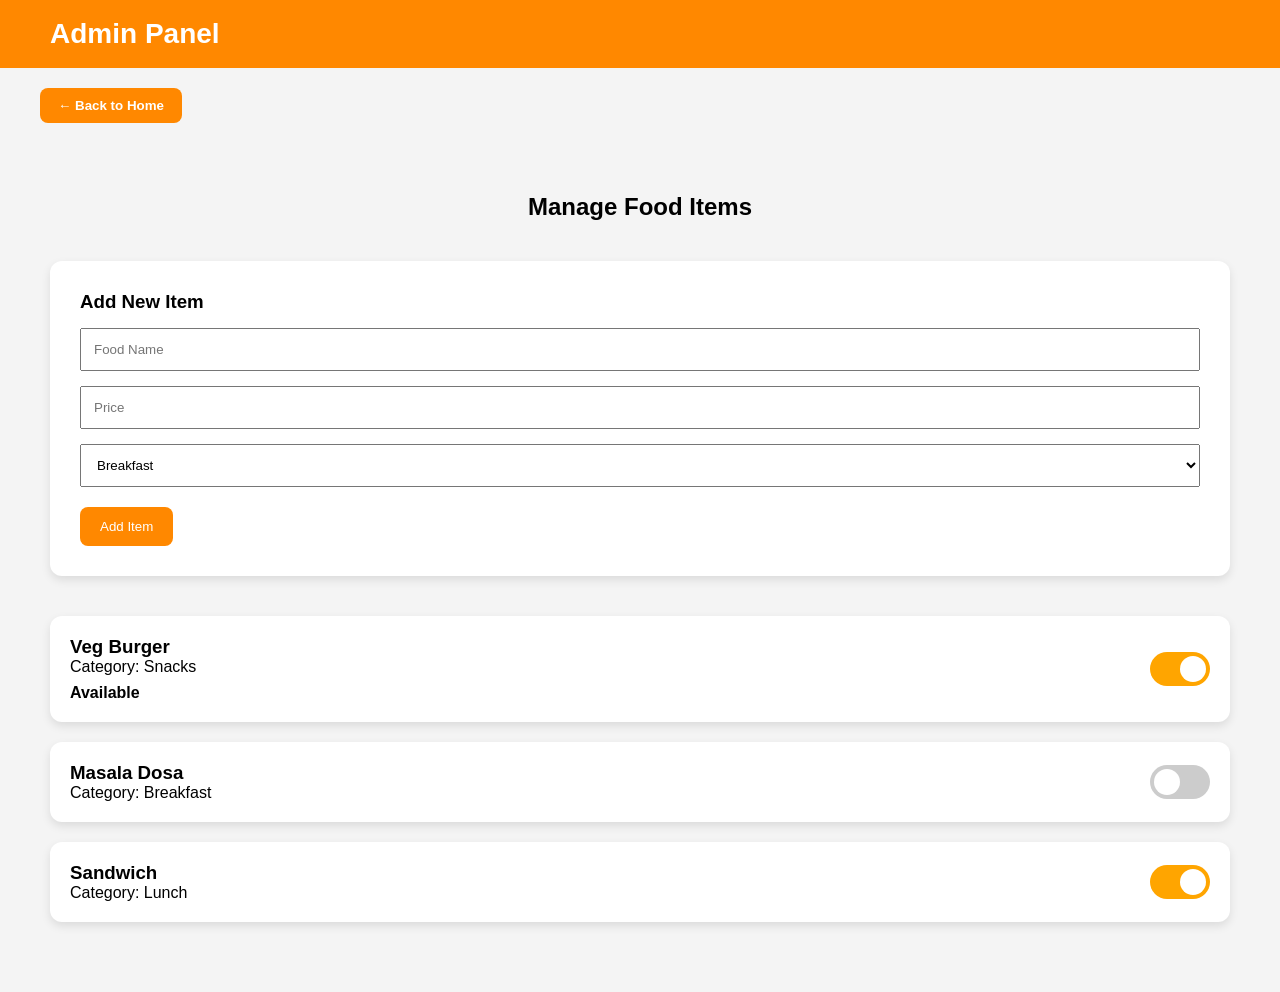
==== admin.html @ 27c65059 "first commit" ====
<!DOCTYPE html>
<html lang="en">
<head>
    <meta charset="UTF-8">
    <meta name="viewport" content="width=device-width, initial-scale=1.0">

    <title>Admin Panel</title>

    <link rel="stylesheet" href="css/style.css">
</head>
<body>

    <nav class="navbar">

        <h1 class="logo">
            Admin Panel
        </h1>

    </nav>
    <div class="back-btn-container">

    <a href="index.html">

        <button class="back-btn">
            ← Back to Home
        </button>

    </a>

</div>

    <section class="admin-section">

        <h2>Manage Food Items</h2>

        <!-- ADD ITEM BOX -->

<div class="add-item-box">

    <h3>Add New Item</h3>

    <input type="text"
    placeholder="Food Name">

    <input type="number"
    placeholder="Price">

    <select>

        <option>Breakfast</option>

        <option>Lunch</option>

        <option>Snacks</option>

    </select>

    <button>
        Add Item
    </button>

</div>

        <!-- FOOD ITEM -->

        <div class="admin-card">

    <div>

        <h3>Veg Burger</h3>

        <p>Category: Snacks</p>

        <p id="status1" class="available-text">
            Available
        </p>

    </div>

   <label class="switch">

        <input type="checkbox"
         checked
         onchange="toggleAvailability(this,'burger')">

        <span class="slider"></span>

    </label>

</div>

        <!-- FOOD ITEM -->

        <div class="admin-card">

            <div>

                <h3>Masala Dosa</h3>

                <p>Category: Breakfast</p>

            </div>

            <label class="switch">

                <input type="checkbox">

                <span class="slider"></span>

            </label>

        </div>

        <!-- FOOD ITEM -->

        <div class="admin-card">

            <div>

                <h3>Sandwich</h3>

                <p>Category: Lunch</p>

            </div>

            <label class="switch">

                <input type="checkbox" checked>

                <span class="slider"></span>

            </label>

        </div>

    </section>

</body>
</html>
---- css/style.css ----
*{
    margin: 0;
    padding: 0;
    box-sizing: border-box;
    font-family: Arial, sans-serif;
}

body{
    background-color: #f4f4f4;
}

/* NAVBAR */

.navbar{
    background-color: #ff8800;
    display: flex;
    justify-content: space-between;
    align-items: center;
    padding: 18px 50px;
    position: sticky;
    top: 0;
    z-index: 1000;
}

.logo{
    color: white;
    font-size: 28px;
    font-weight: bold;
}

/* NAV LINKS */

.nav-links{
    display: flex;
    align-items: center;
    gap: 30px;
    list-style: none;
}

.nav-links li{
    list-style: none;
}

.nav-links a{
    color: white;
    text-decoration: none;
    font-size: 18px;
    font-weight: bold;
    transition: 0.3s;
}

.nav-links a:hover{
    color: black;
}

/* HERO */

.hero{
    height: 40vh;
    display: flex;
    justify-content: center;
    align-items: center;
    text-align: center;
    background-color: white;
}

.hero-text h2{
    font-size: 40px;
    margin-bottom: 15px;
}

.hero-text p{
    font-size: 18px;
    margin-bottom: 20px;
}

.hero button{
    padding: 12px 25px;
    border: none;
    background-color: orange;
    color: white;
    border-radius: 8px;
    cursor: pointer;
}

/* MENU SECTION */

.menu-section{
    padding: 50px;
}

.menu-section h2{
    text-align: center;
    margin-bottom: 40px;
}

.menu-container{
    display: flex;
    justify-content: center;
    gap: 30px;
    flex-wrap: wrap;
}

/* FOOD CARD */

.food-card{
    width: 250px;
    background-color: white;
    border-radius: 12px;
    overflow: hidden;
    text-align: center;
    box-shadow: 0px 4px 10px rgba(0,0,0,0.1);
    padding-bottom: 20px;
}

.food-card img{
    width: 100%;
    height: 180px;
    object-fit: cover;
}

.food-card h3{
    margin-top: 15px;
}

.food-card p{
    margin: 10px 0;
}

.food-card button{
    padding: 10px 20px;
    border: none;
    background-color: orange;
    color: white;
    border-radius: 6px;
    cursor: pointer;
}

/* CART PAGE */

.cart-section{
    padding: 50px;
}

.cart-section h2{
    text-align: center;
    margin-bottom: 40px;
}

.cart-card{
    background-color: white;
    width: 70%;
    margin: auto;
    padding: 20px;
    border-radius: 12px;
    display: flex;
    justify-content: space-between;
    align-items: center;
    box-shadow: 0px 4px 10px rgba(0,0,0,0.1);
}

.cart-card img{
    width: 120px;
    border-radius: 10px;
}

.quantity button{
    padding: 8px 14px;
    border: none;
    background-color: orange;
    color: white;
    cursor: pointer;
}

.time-slot{
    margin-top: 40px;
    text-align: center;
}

.time-slot select{
    padding: 10px;
    margin-left: 10px;
}

.confirm-btn{
    display: block;
    margin: 40px auto;
    padding: 12px 25px;
    border: none;
    background-color: orange;
    color: white;
    border-radius: 8px;
    cursor: pointer;
}

/* SUCCESS PAGE */

.success-section{
    height: 100vh;
    display: flex;
    justify-content: center;
    align-items: center;
}

.success-card{
    background-color: white;
    padding: 50px;
    border-radius: 15px;
    text-align: center;
    box-shadow: 0px 4px 10px rgba(0,0,0,0.1);
}

.success-card h1{
    margin-bottom: 20px;
}

.success-card p{
    margin-bottom: 20px;
}

.success-card button{
    padding: 12px 20px;
    border: none;
    background-color: orange;
    color: white;
    border-radius: 8px;
    cursor: pointer;
}

/* CATEGORY SECTION */

.category-section{
    padding: 40px;
    text-align: center;
}

.category-section h2{
    margin-bottom: 30px;
}

.category-container{
    display: flex;
    justify-content: center;
    gap: 20px;
    flex-wrap: wrap;
}

.category-card{
    background-color: white;
    padding: 18px 35px;
    border-radius: 12px;
    border: none;
    box-shadow: 0px 4px 10px rgba(0,0,0,0.1);
    font-weight: bold;
    cursor: pointer;
    transition: 0.3s;
    font-size: 16px;
}

.category-card:hover{
    transform: translateY(-5px);
    background-color: orange;
    color: white;
}

/* ADMIN PANEL */

.admin-section{
    padding: 50px;
}

.admin-section h2{
    text-align: center;
    margin-bottom: 40px;
}

.admin-card{
    background-color: white;
    padding: 20px;
    margin-bottom: 20px;
    border-radius: 12px;
    display: flex;
    justify-content: space-between;
    align-items: center;
    box-shadow: 0px 4px 10px rgba(0,0,0,0.1);
}

/* TOGGLE SWITCH */

.switch{
    position: relative;
    display: inline-block;
    width: 60px;
    height: 34px;
}

.switch input{
    opacity: 0;
    width: 0;
    height: 0;
}

.slider{
    position: absolute;
    cursor: pointer;
    top: 0;
    left: 0;
    right: 0;
    bottom: 0;
    background-color: #ccc;
    transition: 0.4s;
    border-radius: 34px;
}

.slider:before{
    position: absolute;
    content: "";
    height: 26px;
    width: 26px;
    left: 4px;
    bottom: 4px;
    background-color: white;
    transition: 0.4s;
    border-radius: 50%;
}

input:checked + .slider{
    background-color: orange;
}

input:checked + .slider:before{
    transform: translateX(26px);
}

/* STUDENT PANEL */

.student-section{
    padding: 50px;
    display: flex;
    gap: 30px;
    flex-wrap: wrap;
    justify-content: center;
}

.student-card{
    background-color: white;
    width: 350px;
    padding: 30px;
    border-radius: 12px;
    box-shadow: 0px 4px 10px rgba(0,0,0,0.1);
}

.student-card h2{
    margin-bottom: 20px;
}

.student-card p,
.student-card li{
    margin-bottom: 10px;
}

/* INSTRUCTIONS */

.instructions{
    padding: 50px;
    text-align: center;
}

.instructions h2{
    margin-bottom: 30px;
}

.instruction-container{
    display: flex;
    justify-content: center;
    gap: 25px;
    flex-wrap: wrap;
}

.instruction-card{
    background-color: white;
    width: 250px;
    padding: 25px;
    border-radius: 12px;
    box-shadow: 0px 4px 10px rgba(0,0,0,0.1);
    font-weight: bold;
}

.available{
    color: green;
    font-weight: bold;
    margin-bottom: 10px;
}

/* FOOTER */

.footer{
    background-color: #ff8800;
    color: white;
    text-align: center;
    padding: 30px;
    margin-top: 50px;
}

.footer h3{
    margin-bottom: 10px;
}

/* BACK BUTTON */

.back-btn-container{
    padding: 20px 40px;
}

.back-btn{
    padding: 10px 18px;
    border: none;
    background-color: #ff8800;
    color: white;
    border-radius: 8px;
    cursor: pointer;
    font-weight: bold;
}

.available-text{
    font-weight: bold;
    margin-top: 8px;
}

/* ADD ITEM */

.add-item-box{
    background-color: white;
    padding: 30px;
    border-radius: 12px;
    margin-bottom: 40px;
    box-shadow: 0px 4px 10px rgba(0,0,0,0.1);
}

.add-item-box input,
.add-item-box select{
    width: 100%;
    padding: 12px;
    margin-top: 15px;
}

.add-item-box button{
    margin-top: 20px;
    padding: 12px 20px;
    border: none;
    background-color: #ff8800;
    color: white;
    border-radius: 8px;
    cursor: pointer;
}
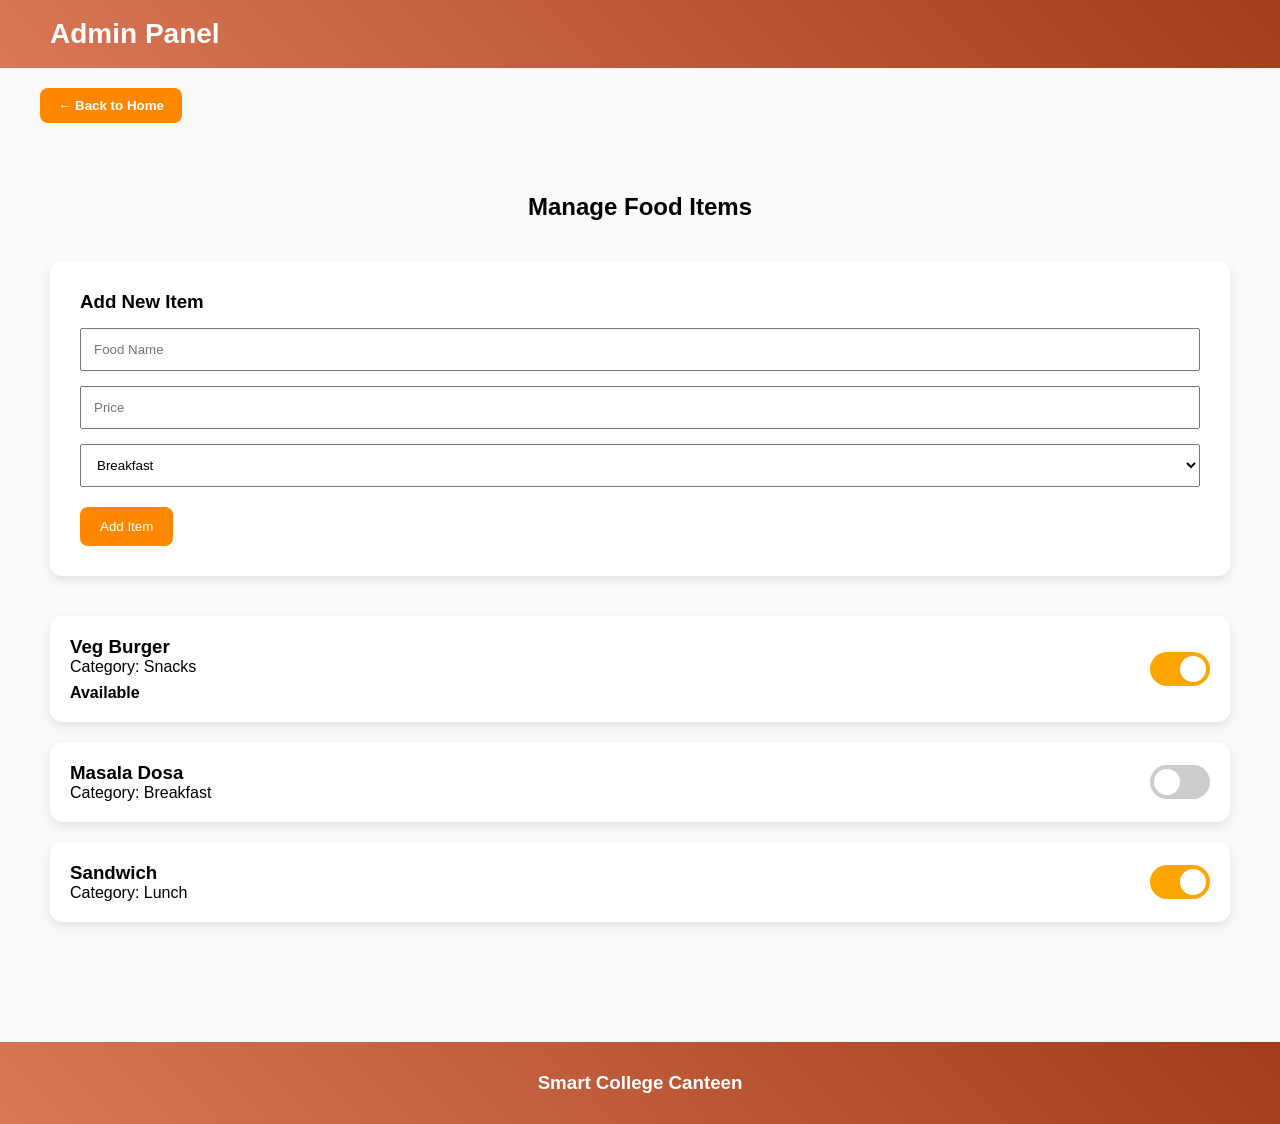
==== commit cd1a4f11: "New UI" ====
--- a/admin.html
+++ b/admin.html
@@ -134,6 +134,11 @@
         </div>
 
     </section>
+    <footer class="footer">
+
+        <h3>Smart College Canteen</h3>
+
+    </footer>
 
 </body>
 </html>
--- a/css/style.css
+++ b/css/style.css
@@ -2,17 +2,17 @@
     margin: 0;
     padding: 0;
     box-sizing: border-box;
-    font-family: Arial, sans-serif;
+    font-family: 'Inter', sans-serif;
 }
 
 body{
-    background-color: #f4f4f4;
+    background-color: #FAFAFA;
 }
 
 /* NAVBAR */
 
 .navbar{
-    background-color: #ff8800;
+    background: linear-gradient(45deg, #D97757, #a23c1a);
     display: flex;
     justify-content: space-between;
     align-items: center;
@@ -20,6 +20,7 @@
     position: sticky;
     top: 0;
     z-index: 1000;
+    color: white;
 }
 
 .logo{
@@ -61,7 +62,16 @@
     justify-content: center;
     align-items: center;
     text-align: center;
-    background-color: white;
+    background-color: #FAFAFA;
+    color: white;
+    background-image: linear-gradient(rgba(0,0,0,0.5), rgba(0,0,0,0.5)),url("../images/canteen2.jpg");
+  
+    /* Center the image */
+    background-position: center;
+  
+    /* Scale the image to cover the entire div without stretching */
+    background-size: cover;
+    margin: 20px 0 30px 0;
 }
 
 .hero-text h2{
@@ -77,21 +87,31 @@
 .hero button{
     padding: 12px 25px;
     border: none;
-    background-color: orange;
+    background: linear-gradient(135deg, #D97757, #a23c1a);
     color: white;
     border-radius: 8px;
     cursor: pointer;
 }
 
+.hero button{
+    transition: 0.3s ease;
+}
+
+.hero button:hover{
+    filter: brightness(1.1);
+    transform: translateY(-2px);
+
+}
 /* MENU SECTION */
 
 .menu-section{
-    padding: 50px;
+    padding: 10px;
 }
 
 .menu-section h2{
     text-align: center;
     margin-bottom: 40px;
+    color: black;
 }
 
 .menu-container{
@@ -120,26 +140,40 @@
 }
 
 .food-card h3{
+    color: #a23c1a;
     margin-top: 15px;
 }
 
 .food-card p{
-    margin: 10px 0;
+    margin: 15px 0;
 }
 
 .food-card button{
     padding: 10px 20px;
     border: none;
-    background-color: orange;
+    background: linear-gradient(45deg, #D97757, #a23c1a);;
     color: white;
     border-radius: 6px;
     cursor: pointer;
 }
 
+.food-card button{
+    transition: 0.3s ease;
+}
+
+.food-card button:hover{
+    transform: translateY(-2px);
+    background-color: #b65534;
+}
+
 /* CART PAGE */
 
 .cart-section{
-    padding: 50px;
+    padding: 40px;
+}
+
+.cart-section a{
+    text-decoration: none;
 }
 
 .cart-section h2{
@@ -187,7 +221,7 @@
     margin: 40px auto;
     padding: 12px 25px;
     border: none;
-    background-color: orange;
+    background: linear-gradient(135deg, #D97757, #a23c1a);
     color: white;
     border-radius: 8px;
     cursor: pointer;
@@ -230,7 +264,7 @@
 /* CATEGORY SECTION */
 
 .category-section{
-    padding: 40px;
+    padding: 20px;
     text-align: center;
 }
 
@@ -247,10 +281,10 @@
 
 .category-card{
     background-color: white;
-    padding: 18px 35px;
-    border-radius: 12px;
-    border: none;
-    box-shadow: 0px 4px 10px rgba(0,0,0,0.1);
+    padding: 10px 30px;
+    border-radius: 12px;
+    border: none;
+    box-shadow: 0 0 25px rgba(158, 78, 21, 0.2);
     font-weight: bold;
     cursor: pointer;
     transition: 0.3s;
@@ -259,7 +293,7 @@
 
 .category-card:hover{
     transform: translateY(-5px);
-    background-color: orange;
+    background: linear-gradient(135deg, #D97757, #a23c1a);
     color: white;
 }
 
@@ -362,12 +396,13 @@
 /* INSTRUCTIONS */
 
 .instructions{
-    padding: 50px;
+    padding: 20px;
     text-align: center;
 }
 
 .instructions h2{
     margin-bottom: 30px;
+    color: #a23c1a;
 }
 
 .instruction-container{
@@ -378,33 +413,51 @@
 }
 
 .instruction-card{
-    background-color: white;
+    background: white;
     width: 250px;
     padding: 25px;
-    border-radius: 12px;
-    box-shadow: 0px 4px 10px rgba(0,0,0,0.1);
-    font-weight: bold;
+    border: 1px solid #E4E4E7;
+    border-radius: 12px;
+    box-shadow: 0 0 25px rgba(158, 78, 21, 0.2);
+    font-weight: bold;
+}
+
+.instruction-card {
+  transition: 0.3s ease;
+}
+
+.instruction-card:hover {
+  transform: translateY(-5px);
+  box-shadow: 0 0 20px rgba(207, 103, 28, 0.35);
 }
 
 .available{
     color: green;
     font-weight: bold;
     margin-bottom: 10px;
+    animation: blink 2s infinite;
+}
+
+@keyframes blink {
+  0% { opacity: 1; }
+  50% { opacity: 0.2; }
+  100% { opacity: 1; }
 }
 
 /* FOOTER */
 
 .footer{
-    background-color: #ff8800;
+    background: linear-gradient(45deg, #D97757, #a23c1a);
     color: white;
     text-align: center;
     padding: 30px;
     margin-top: 50px;
-}
-
-.footer h3{
+    justify-content: center;
+}
+
+/* .footer h3{
     margin-bottom: 10px;
-}
+} */
 
 /* BACK BUTTON */
 
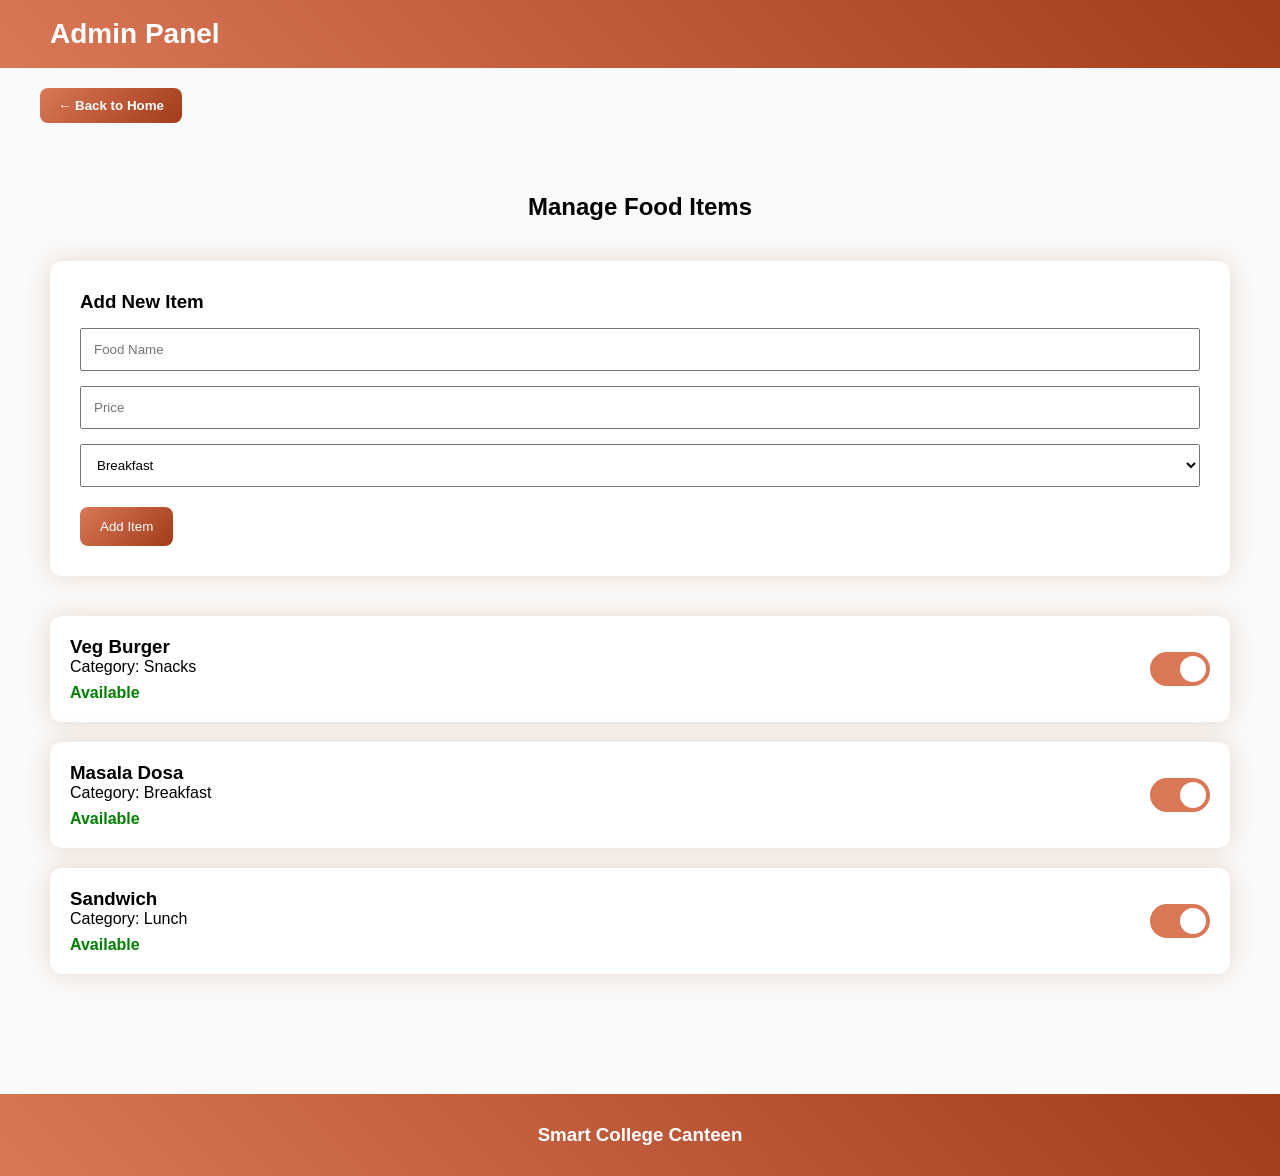
==== commit 99594131: "new one" ====
--- a/admin.html
+++ b/admin.html
@@ -63,7 +63,7 @@
 
         <!-- FOOD ITEM -->
 
-        <div class="admin-card">
+<div class="admin-card">
 
     <div>
 
@@ -71,17 +71,17 @@
 
         <p>Category: Snacks</p>
 
-        <p id="status1" class="available-text">
+        <p id="burgerText" class="available-text">
             Available
         </p>
 
     </div>
 
-   <label class="switch">
+    <label class="switch">
 
         <input type="checkbox"
-         checked
-         onchange="toggleAvailability(this,'burger')">
+        id="burgerToggle"
+        onchange="toggleAvailability(this,'burger','burgerText')">
 
         <span class="slider"></span>
 
@@ -91,47 +91,60 @@
 
         <!-- FOOD ITEM -->
 
-        <div class="admin-card">
-
-            <div>
-
-                <h3>Masala Dosa</h3>
-
-                <p>Category: Breakfast</p>
-
-            </div>
-
-            <label class="switch">
-
-                <input type="checkbox">
-
-                <span class="slider"></span>
-
-            </label>
-
-        </div>
+<div class="admin-card">
+
+    <div>
+
+        <h3>Masala Dosa</h3>
+
+        <p>Category: Breakfast</p>
+
+        <p id="dosaText" class="available-text">
+            Available
+        </p>
+
+    </div>
+
+    <label class="switch">
+
+        <input type="checkbox"
+        id="dosaToggle"
+        onchange="toggleAvailability(this,'dosa','dosaText')">
+
+        <span class="slider"></span>
+
+    </label>
+
+</div>
 
         <!-- FOOD ITEM -->
 
-        <div class="admin-card">
-
-            <div>
-
-                <h3>Sandwich</h3>
-
-                <p>Category: Lunch</p>
-
-            </div>
-
-            <label class="switch">
-
-                <input type="checkbox" checked>
-
-                <span class="slider"></span>
-
-            </label>
-
-        </div>
+ <div class="admin-card">
+
+    <div>
+
+        <h3>Sandwich</h3>
+
+        <p>Category: Lunch</p>
+
+        <p id="sandwichText"
+        class="available-text">
+            Available
+        </p>
+
+    </div>
+
+    <label class="switch">
+
+        <input type="checkbox"
+        id="sandwichToggle"
+        onchange="toggleAvailability(this,'sandwich','sandwichText')">
+
+        <span class="slider"></span>
+
+    </label>
+
+</div>
 
     </section>
     <footer class="footer">
@@ -140,5 +153,53 @@
 
     </footer>
 
+    <script src="js/script.js"></script>
+     
+  <script>
+
+  window.onload = function(){
+
+    let items = [
+        "burger",
+        "dosa",
+        "sandwich"
+    ];
+
+    items.forEach(item => {
+
+        let availability =
+        localStorage.getItem(item);
+
+        let toggle =
+        document.getElementById(item + "Toggle");
+
+        let text =
+        document.getElementById(item + "Text");
+
+        if(availability === "Unavailable"){
+
+            toggle.checked = false;
+
+            text.innerText = "Unavailable";
+
+            text.style.color = "red";
+
+        }
+
+        else{
+
+            toggle.checked = true;
+
+            text.innerText = "Available";
+
+            text.style.color = "green";
+
+        }
+
+    });
+
+}
+
+</script>
 </body>
 </html>
--- a/css/style.css
+++ b/css/style.css
@@ -129,8 +129,16 @@
     border-radius: 12px;
     overflow: hidden;
     text-align: center;
-    box-shadow: 0px 4px 10px rgba(0,0,0,0.1);
+    box-shadow: 0 0 25px rgba(158, 78, 21, 0.2);
     padding-bottom: 20px;
+}
+
+.food-card{
+    transition: 0.3s ease;
+}
+
+.food-card:hover{
+    transform: translateY(-5px);
 }
 
 .food-card img{
@@ -178,7 +186,11 @@
 
 .cart-section h2{
     text-align: center;
-    margin-bottom: 40px;
+    margin-bottom: 20px;
+}
+
+.cart-section #totalPrice {
+    margin-top: 20px;
 }
 
 .cart-card{
@@ -201,13 +213,14 @@
 .quantity button{
     padding: 8px 14px;
     border: none;
-    background-color: orange;
-    color: white;
-    cursor: pointer;
+    background-color: #D97757;
+    color: white;
+    cursor: pointer;
+    gap: 15px;
 }
 
 .time-slot{
-    margin-top: 40px;
+    margin-top: 20px;
     text-align: center;
 }
 
@@ -218,7 +231,7 @@
 
 .confirm-btn{
     display: block;
-    margin: 40px auto;
+    margin: 20px auto;
     padding: 12px 25px;
     border: none;
     background: linear-gradient(135deg, #D97757, #a23c1a);
@@ -254,8 +267,9 @@
 
 .success-card button{
     padding: 12px 20px;
-    border: none;
-    background-color: orange;
+    margin-top: 20px;
+    border: none;
+    background: linear-gradient(135deg, #D97757, #a23c1a);
     color: white;
     border-radius: 8px;
     cursor: pointer;
@@ -316,7 +330,7 @@
     display: flex;
     justify-content: space-between;
     align-items: center;
-    box-shadow: 0px 4px 10px rgba(0,0,0,0.1);
+    box-shadow: 0 0 25px rgba(158, 78, 21, 0.2);
 }
 
 /* TOGGLE SWITCH */
@@ -359,7 +373,8 @@
 }
 
 input:checked + .slider{
-    background-color: orange;
+    /* background: linear-gradient(135deg, #D97757, #a23c1a); */
+    background-color: #D97757;
 }
 
 input:checked + .slider:before{
@@ -381,7 +396,7 @@
     width: 350px;
     padding: 30px;
     border-radius: 12px;
-    box-shadow: 0px 4px 10px rgba(0,0,0,0.1);
+    box-shadow: 0 0 25px rgba(158, 78, 21, 0.2);
 }
 
 .student-card h2{
@@ -468,13 +483,22 @@
 .back-btn{
     padding: 10px 18px;
     border: none;
-    background-color: #ff8800;
+    background: linear-gradient(135deg, #D97757, #a23c1a);
     color: white;
     border-radius: 8px;
     cursor: pointer;
     font-weight: bold;
 }
 
+.back-btn{
+    transition: 0.3s ease;
+}
+
+.back-btn:hover{
+    filter: brightness(1.1);
+    transform: translateY(-2px);
+}
+
 .available-text{
     font-weight: bold;
     margin-top: 8px;
@@ -487,7 +511,7 @@
     padding: 30px;
     border-radius: 12px;
     margin-bottom: 40px;
-    box-shadow: 0px 4px 10px rgba(0,0,0,0.1);
+    box-shadow: 0 0 25px rgba(158, 78, 21, 0.2);
 }
 
 .add-item-box input,
@@ -501,8 +525,17 @@
     margin-top: 20px;
     padding: 12px 20px;
     border: none;
-    background-color: #ff8800;
+    background: linear-gradient(135deg, #D97757, #a23c1a);
     color: white;
     border-radius: 8px;
     cursor: pointer;
-}+}
+
+.add-item-box button{
+    transition: 0.3s ease;
+}
+
+.add-item-box button:hover{
+    filter: brightness(1.1);
+    transform: translateY(-2px);
+}
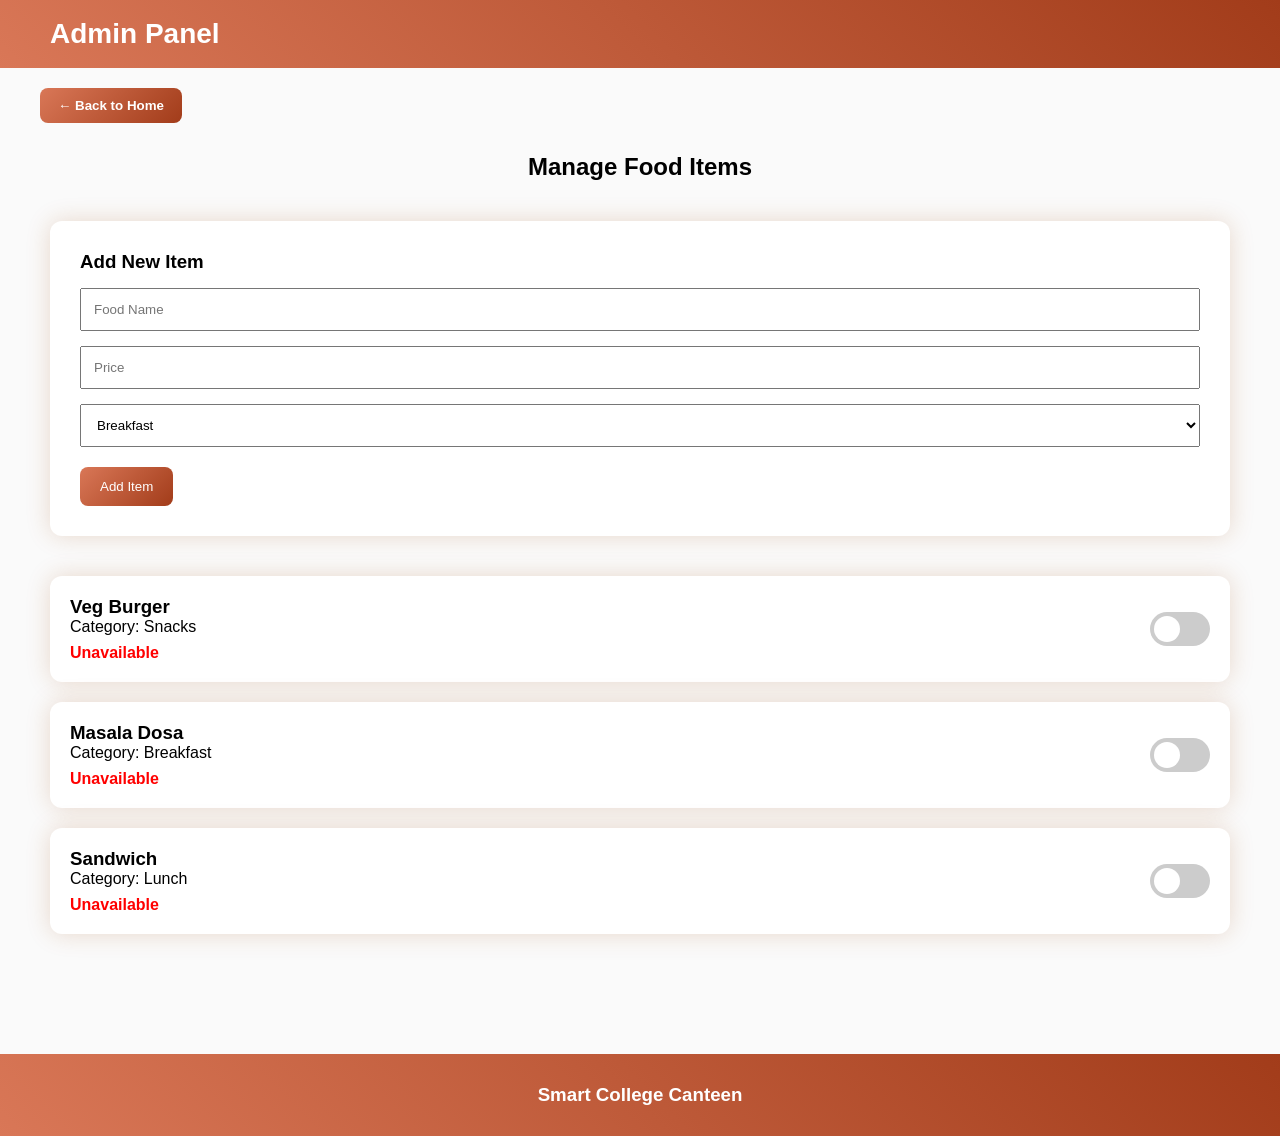
==== commit 1c7a0fc7: "Edited cart page" ====
--- a/admin.html
+++ b/admin.html
@@ -81,7 +81,7 @@
 
         <input type="checkbox"
         id="burgerToggle"
-        onchange="toggleAvailability(this,'burger','burgerText')">
+        onchange="toggleAvailability(this,'Veg Burger','burgerText')">
 
         <span class="slider"></span>
 
@@ -109,7 +109,7 @@
 
         <input type="checkbox"
         id="dosaToggle"
-        onchange="toggleAvailability(this,'dosa','dosaText')">
+        onchange="toggleAvailability(this,'Masala Dosa','dosaText')">
 
         <span class="slider"></span>
 
@@ -138,7 +138,7 @@
 
         <input type="checkbox"
         id="sandwichToggle"
-        onchange="toggleAvailability(this,'sandwich','sandwichText')">
+        onchange="toggleAvailability(this,'Sandwich','sandwichText')">
 
         <span class="slider"></span>
 
@@ -159,44 +159,50 @@
 
   window.onload = function(){
 
-    let items = [
-        "burger",
-        "dosa",
-        "sandwich"
-    ];
-
-    items.forEach(item => {
+    const items = {
+        "Veg Burger": {
+            toggle: "burgerToggle",
+            text: "burgerText"
+        },
+        "Masala Dosa": {
+            toggle: "dosaToggle",
+            text: "dosaText"
+        },
+        "Sandwich": {
+            toggle: "sandwichToggle",
+            text: "sandwichText"
+        }
+    };
+
+    for(let item in items){
 
         let availability =
         localStorage.getItem(item);
 
         let toggle =
-        document.getElementById(item + "Toggle");
+        document.getElementById(items[item].toggle);
 
         let text =
-        document.getElementById(item + "Text");
-
-        if(availability === "Unavailable"){
+        document.getElementById(items[item].text);
+
+        if(availability === "Available"){
+
+            toggle.checked = true;
+
+            text.innerText = "Available";
+            text.style.color = "green";
+
+        }
+        else{
 
             toggle.checked = false;
 
             text.innerText = "Unavailable";
-
             text.style.color = "red";
 
         }
 
-        else{
-
-            toggle.checked = true;
-
-            text.innerText = "Available";
-
-            text.style.color = "green";
-
-        }
-
-    });
+    }
 
 }
 
--- a/css/style.css
+++ b/css/style.css
@@ -196,18 +196,23 @@
 .cart-card{
     background-color: white;
     width: 70%;
-    margin: auto;
+    margin: 0 auto 20px auto;
     padding: 20px;
     border-radius: 12px;
     display: flex;
-    justify-content: space-between;
     align-items: center;
-    box-shadow: 0px 4px 10px rgba(0,0,0,0.1);
-}
-
-.cart-card img{
-    width: 120px;
-    border-radius: 10px;
+    gap: 30px;
+    box-shadow: 0 0 25px rgba(158, 78, 21, 0.2);
+}
+
+.cart-info{
+    flex: 1;
+}
+
+.quantity{
+    display: flex;
+    align-items: center;
+    gap: 15px;
 }
 
 .quantity button{
@@ -216,7 +221,13 @@
     background-color: #D97757;
     color: white;
     cursor: pointer;
-    gap: 15px;
+}
+
+.cart-card img{
+    width: 150px;
+    height: 120px;
+    object-fit: cover;
+    border-radius: 10px;
 }
 
 .time-slot{
@@ -224,7 +235,7 @@
     text-align: center;
 }
 
-.time-slot select{
+.time-slot input{
     padding: 10px;
     margin-left: 10px;
 }
@@ -240,6 +251,11 @@
     cursor: pointer;
 }
 
+.cart-info{
+    flex: 1;
+    margin-left: 30px;
+}
+
 /* SUCCESS PAGE */
 
 .success-section{
@@ -254,7 +270,7 @@
     padding: 50px;
     border-radius: 15px;
     text-align: center;
-    box-shadow: 0px 4px 10px rgba(0,0,0,0.1);
+    box-shadow: 0 0 25px rgba(158, 78, 21, 0.2);
 }
 
 .success-card h1{
@@ -315,6 +331,7 @@
 
 .admin-section{
     padding: 50px;
+    padding-top: 10px;
 }
 
 .admin-section h2{
@@ -397,6 +414,7 @@
     padding: 30px;
     border-radius: 12px;
     box-shadow: 0 0 25px rgba(158, 78, 21, 0.2);
+    justify-items: center;
 }
 
 .student-card h2{
@@ -470,10 +488,6 @@
     justify-content: center;
 }
 
-/* .footer h3{
-    margin-bottom: 10px;
-} */
-
 /* BACK BUTTON */
 
 .back-btn-container{
@@ -539,3 +553,57 @@
     filter: brightness(1.1);
     transform: translateY(-2px);
 }
+
+.empty-cart{
+    text-align: center;
+    padding: 40px;
+}
+
+.empty-cart h3{
+    margin-bottom: 20px;
+}
+
+.student-card button {
+    display: block;
+    margin: 15px auto;
+    padding: 12px 25px;
+    border: none;
+    background: linear-gradient(135deg, #D97757, #a23c1a);
+    color: white;
+    border-radius: 8px;
+    cursor: pointer;
+}
+
+.student-card button{
+    transition: 0.3s ease;
+}
+
+.student-card button:hover{
+    filter: brightness(1.1);
+    transform: translateY(-2px);
+
+}
+
+.student-card ul {
+    margin: 10px auto;
+}
+
+.confirmOrderBtn {
+    display: block;
+    margin: 20px auto;
+    padding: 12px 25px;
+    border: none;
+    background: linear-gradient(135deg, #D97757, #a23c1a);
+    color: white;
+    border-radius: 8px;
+    cursor: pointer;
+}
+
+.confirmOrderBtn{
+    transition: 0.3s ease;
+}
+
+.confirmOrderBtn:hover{
+    filter: brightness(1.1);
+    transform: translateY(-2px);
+}
